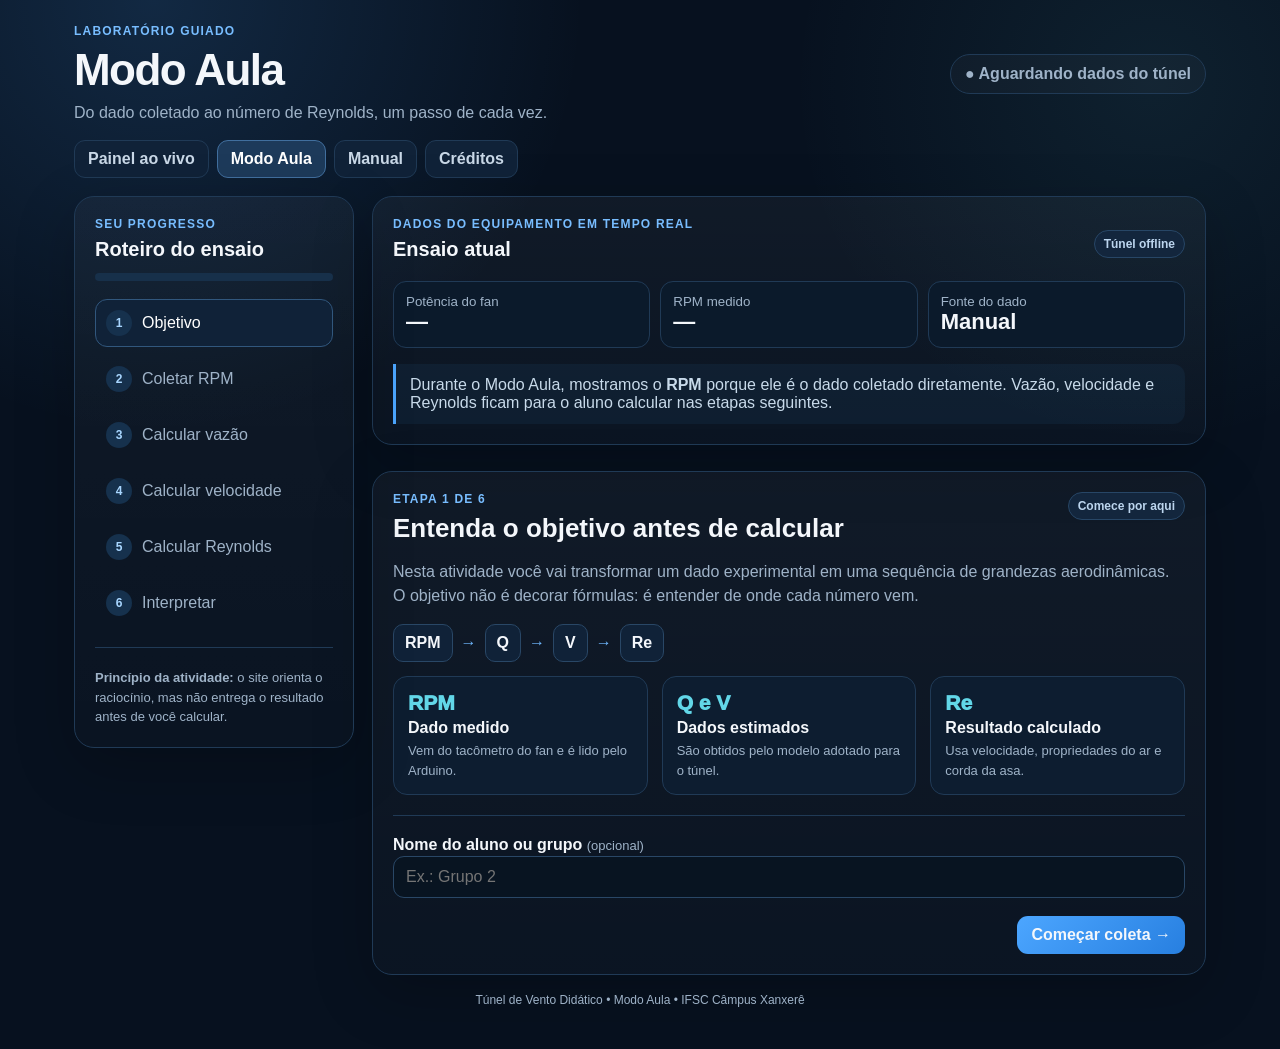
==== aula.html @ 1c8928cf "Adiciona Modo Aula guiado passo a passo" ====
<!doctype html>
<html lang="pt-BR">
<head>
<meta charset="utf-8">
<meta name="viewport" content="width=device-width,initial-scale=1">
<meta name="theme-color" content="#07111f">
<title>Modo Aula — Túnel de Vento Didático</title>
<link rel="stylesheet" href="styles.css">
</head>
<body>
<main>
  <header class="topbar">
    <div class="brand">
      <div class="eyebrow">Laboratório guiado</div>
      <h1>Modo Aula</h1>
      <p>Do dado coletado ao número de Reynolds, um passo de cada vez.</p>
    </div>
    <div id="lessonStatus" class="status">● Aguardando dados do túnel</div>
  </header>

  <nav class="nav noPrint">
    <a href="index.html">Painel ao vivo</a>
    <a class="active" href="aula.html">Modo Aula</a>
    <a href="manual.html">Manual</a>
    <a href="creditos.html">Créditos</a>
  </nav>

  <div class="lessonShell">
    <aside class="card lessonSide noPrint">
      <div class="eyebrow">Seu progresso</div>
      <h2>Roteiro do ensaio</h2>
      <div class="progressTrack"><div id="progressFill" class="progressFill"></div></div>
      <div class="stepList">
        <div class="stepItem active" data-side-step="0"><div class="bubble">1</div><div>Objetivo</div></div>
        <div class="stepItem" data-side-step="1"><div class="bubble">2</div><div>Coletar RPM</div></div>
        <div class="stepItem" data-side-step="2"><div class="bubble">3</div><div>Calcular vazão</div></div>
        <div class="stepItem" data-side-step="3"><div class="bubble">4</div><div>Calcular velocidade</div></div>
        <div class="stepItem" data-side-step="4"><div class="bubble">5</div><div>Calcular Reynolds</div></div>
        <div class="stepItem" data-side-step="5"><div class="bubble">6</div><div>Interpretar</div></div>
      </div>
      <hr class="sep">
      <div class="muted small">
        <b>Princípio da atividade:</b> o site orienta o raciocínio, mas não entrega o resultado antes de você calcular.
      </div>
    </aside>

    <section class="stack">
      <div class="card noPrint">
        <div class="sectionTitle">
          <div>
            <div class="eyebrow">Dados do equipamento em tempo real</div>
            <h2>Ensaio atual</h2>
          </div>
          <span id="liveBadge" class="tag">Túnel offline</span>
        </div>
        <div class="liveStrip">
          <div class="liveItem"><small>Potência do fan</small><strong id="livePwm">—</strong></div>
          <div class="liveItem"><small>RPM medido</small><strong id="liveRpm">—</strong></div>
          <div class="liveItem"><small>Fonte do dado</small><strong id="liveSource">Manual</strong></div>
        </div>
        <div class="callout">
          Durante o Modo Aula, mostramos o <b>RPM</b> porque ele é o dado coletado diretamente. Vazão, velocidade e Reynolds ficam para o aluno calcular nas etapas seguintes.
        </div>
      </div>

      <article class="card lessonStep active" data-step="0">
        <div class="lessonHeader">
          <div>
            <div class="eyebrow">Etapa 1 de 6</div>
            <h2>Entenda o objetivo antes de calcular</h2>
          </div>
          <span class="tag">Comece por aqui</span>
        </div>
        <p class="muted">Nesta atividade você vai transformar um dado experimental em uma sequência de grandezas aerodinâmicas. O objetivo não é decorar fórmulas: é entender de onde cada número vem.</p>

        <div class="flow">
          <span class="node">RPM</span><span class="arrow">→</span>
          <span class="node">Q</span><span class="arrow">→</span>
          <span class="node">V</span><span class="arrow">→</span>
          <span class="node">Re</span>
        </div>

        <div class="threeCol">
          <div class="definition">
            <div class="symbol">RPM</div><div class="name">Dado medido</div>
            <div class="muted small">Vem do tacômetro do fan e é lido pelo Arduino.</div>
          </div>
          <div class="definition">
            <div class="symbol">Q e V</div><div class="name">Dados estimados</div>
            <div class="muted small">São obtidos pelo modelo adotado para o túnel.</div>
          </div>
          <div class="definition">
            <div class="symbol">Re</div><div class="name">Resultado calculado</div>
            <div class="muted small">Usa velocidade, propriedades do ar e corda da asa.</div>
          </div>
        </div>

        <hr class="sep">
        <label for="groupName"><b>Nome do aluno ou grupo</b> <span class="muted small">(opcional)</span></label>
        <input id="groupName" type="text" placeholder="Ex.: Grupo 2">

        <div class="lessonNav">
          <span></span>
          <button class="primary" data-next="1">Começar coleta →</button>
        </div>
      </article>

      <article class="card lessonStep" data-step="1">
        <div class="lessonHeader">
          <div>
            <div class="eyebrow">Etapa 2 de 6</div>
            <h2>1. Colete o RPM do ensaio</h2>
          </div>
          <span class="tag">Dado experimental</span>
        </div>
        <p class="muted"><b>RPM</b> significa rotações por minuto. Neste projeto é a grandeza que o Arduino mede diretamente a partir do sinal TACH do fan.</p>

        <div class="answerBox">
          <label for="rpmStudent"><b>RPM que será usado no cálculo</b></label>
          <div class="row" style="margin-top:8px">
            <input id="rpmStudent" type="number" min="1" step="1" placeholder="Ex.: 1500" style="flex:1">
            <button id="useLiveRpm">Usar RPM atual</button>
          </div>
          <div id="rpmFeedback" class="feedback"></div>
        </div>

        <div class="callout">
          <b>Observe:</b> nesta etapa você ainda não está calculando vazão nem velocidade. Primeiro registramos corretamente o dado que veio do experimento.
        </div>

        <div class="lessonNav">
          <button data-prev="0">← Voltar</button>
          <button id="rpmNext" class="primary" disabled data-next="2">Confirmar RPM →</button>
        </div>
      </article>

      <article class="card lessonStep" data-step="2">
        <div class="lessonHeader">
          <div>
            <div class="eyebrow">Etapa 3 de 6</div>
            <h2>2. Transforme RPM em vazão</h2>
          </div>
          <span class="tag">Q • m³/s</span>
        </div>

        <p class="muted">A vazão <b>Q</b> representa o volume de ar que atravessa o sistema por unidade de tempo. Para este projeto usamos uma estimativa proporcional ao RPM do fan.</p>

        <div class="formula">Q = Qref × (RPM / RPMref)</div>

        <div class="twoCol">
          <div class="definition"><div class="symbol">Qref</div><div class="name">Vazão de referência</div><div class="muted">50 CFM ≈ <b>0,023597 m³/s</b></div></div>
          <div class="definition"><div class="symbol">RPMref</div><div class="name">Rotação de referência</div><div class="muted"><b>2050 RPM</b></div></div>
        </div>

        <div class="answerBox">
          <div class="muted small">Seu RPM coletado:</div>
          <h3><span id="qRpmEcho">—</span> RPM</h3>
          <label for="qStudent"><b>Calcule Q em m³/s</b></label>
          <input id="qStudent" type="text" inputmode="decimal" placeholder="Ex.: 0,0173">
          <div class="row" style="margin-top:10px">
            <button id="checkQ" class="primary">Conferir cálculo</button>
          </div>
          <div id="qFeedback" class="feedback"></div>
        </div>

        <details>
          <summary><b>Precisa de uma dica?</b></summary>
          <p class="muted">Use a vazão de referência já convertida para SI: <b>0,023597 m³/s</b>. Depois multiplique pela razão entre o seu RPM e 2050 RPM.</p>
        </details>

        <div class="lessonNav">
          <button data-prev="1">← Voltar</button>
          <button id="qNext" class="primary" disabled data-next="3">Próxima etapa →</button>
        </div>
      </article>

      <article class="card lessonStep" data-step="3">
        <div class="lessonHeader">
          <div>
            <div class="eyebrow">Etapa 4 de 6</div>
            <h2>3. Transforme vazão em velocidade</h2>
          </div>
          <span class="tag">V • m/s</span>
        </div>

        <p class="muted">Agora queremos saber a velocidade média do ar na seção de teste. Para isso dividimos a vazão pela área interna do túnel.</p>
        <div class="formula">V = Q / A</div>

        <div class="twoCol">
          <div class="definition"><div class="symbol">Q</div><div class="name">Vazão calculada</div><div class="muted"><span id="vQEcho">—</span> m³/s</div></div>
          <div class="definition"><div class="symbol">A</div><div class="name">Área da seção</div><div class="muted">0,091 × 0,091 = <b>0,008281 m²</b></div></div>
        </div>

        <div class="answerBox">
          <label for="vStudent"><b>Calcule V em m/s</b></label>
          <input id="vStudent" type="text" inputmode="decimal" placeholder="Ex.: 2,08">
          <div class="row" style="margin-top:10px"><button id="checkV" class="primary">Conferir cálculo</button></div>
          <div id="vFeedback" class="feedback"></div>
        </div>

        <details>
          <summary><b>Precisa de uma dica?</b></summary>
          <p class="muted">Certifique-se de que Q está em <b>m³/s</b> e A em <b>m²</b>. Assim, o resultado sai em <b>m/s</b>.</p>
        </details>

        <div class="lessonNav">
          <button data-prev="2">← Voltar</button>
          <button id="vNext" class="primary" disabled data-next="4">Próxima etapa →</button>
        </div>
      </article>

      <article class="card lessonStep" data-step="4">
        <div class="lessonHeader">
          <div>
            <div class="eyebrow">Etapa 5 de 6</div>
            <h2>4. Calcule o número de Reynolds</h2>
          </div>
          <span class="tag">Re • adimensional</span>
        </div>

        <p class="muted">O número de Reynolds compara os efeitos de <b>inércia</b> e <b>viscosidade</b> no escoamento. Aqui usamos a corda da asa como comprimento característico.</p>
        <div class="formula">Re = (ρ × V × c) / μ</div>

        <div class="twoCol">
          <div class="definition"><div class="symbol">ρ</div><div class="name">Densidade do ar</div><div class="muted"><b>1,204 kg/m³</b></div></div>
          <div class="definition"><div class="symbol">V</div><div class="name">Velocidade calculada</div><div class="muted"><span id="reVEcho">—</span> m/s</div></div>
          <div class="definition"><div class="symbol">c</div><div class="name">Corda da asa</div><div class="muted"><b>0,050 m</b> — não use 50 mm diretamente.</div></div>
          <div class="definition"><div class="symbol">μ</div><div class="name">Viscosidade dinâmica</div><div class="muted"><b>1,81 × 10⁻⁵ Pa·s</b></div></div>
        </div>

        <div class="answerBox">
          <label for="reStudent"><b>Calcule Re</b></label>
          <input id="reStudent" type="text" inputmode="decimal" placeholder="Ex.: 7000">
          <div class="row" style="margin-top:10px"><button id="checkRe" class="primary">Conferir Reynolds</button></div>
          <div id="reFeedback" class="feedback"></div>
        </div>

        <details>
          <summary><b>Precisa de uma dica?</b></summary>
          <p class="muted">Substitua os quatro valores na fórmula. Reynolds não possui unidade. Um erro comum é usar a corda como 50 em vez de <b>0,050 m</b>.</p>
        </details>

        <div class="lessonNav">
          <button data-prev="3">← Voltar</button>
          <button id="reNext" class="primary" disabled data-next="5">Interpretar resultado →</button>
        </div>
      </article>

      <article class="card lessonStep" data-step="5">
        <div class="lessonHeader">
          <div>
            <div class="eyebrow">Etapa 6 de 6</div>
            <h2>5. Feche o raciocínio</h2>
          </div>
          <span class="tag">Resumo do ensaio</span>
        </div>

        <div class="callout good">
          <b>Você percorreu toda a cadeia do experimento:</b> mediu RPM, estimou vazão, calculou velocidade e chegou ao número de Reynolds.
        </div>

        <div class="summaryGrid" style="margin-top:14px">
          <div class="summaryItem"><small>Aluno / grupo</small><strong id="sumGroup">—</strong></div>
          <div class="summaryItem"><small>RPM medido</small><strong id="sumRpm">—</strong></div>
          <div class="summaryItem"><small>Q estimada</small><strong id="sumQ">—</strong></div>
          <div class="summaryItem"><small>V estimada</small><strong id="sumV">—</strong></div>
          <div class="summaryItem"><small>Re calculado</small><strong id="sumRe">—</strong></div>
          <div class="summaryItem"><small>Data do ensaio</small><strong id="sumDate">—</strong></div>
        </div>

        <hr class="sep">
        <h3>O que esse resultado ensina?</h3>
        <div class="flow">
          <span class="node">RPM ↑</span><span class="arrow">→</span>
          <span class="node">Q ↑</span><span class="arrow">→</span>
          <span class="node">V ↑</span><span class="arrow">→</span>
          <span class="node">Re ↑</span>
        </div>
        <p class="muted">Mantendo a geometria e as propriedades do ar, aumentar a rotação do fan aumenta a velocidade estimada e, consequentemente, o número de Reynolds.</p>

        <label for="observations"><b>Observações do ensaio</b></label>
        <textarea id="observations" rows="4" placeholder="Ex.: comportamento da fumaça, estabilidade do fluxo, observações visuais..."></textarea>

        <div class="row" style="margin-top:14px">
          <button class="primary" id="printLesson">Imprimir / salvar em PDF</button>
          <button id="resetLesson">Novo ensaio</button>
        </div>

        <div class="lessonNav noPrint">
          <button data-prev="4">← Revisar cálculo</button>
          <a class="button" href="index.html">Voltar ao painel</a>
        </div>
      </article>
    </section>
  </div>

  <footer>Túnel de Vento Didático • Modo Aula • IFSC Câmpus Xanxerê</footer>
</main>
<script type="module" src="aula.js"></script>
</body>
</html>
---- styles.css ----
:root{
  --bg:#07111f;
  --bg-soft:#0a1626;
  --panel:#0d1a2b;
  --panel-2:#102238;
  --panel-3:#132941;
  --line:#203a56;
  --line-strong:#31577d;
  --text:#f4f7fb;
  --muted:#9fb3c8;
  --blue:#4ca6ff;
  --cyan:#62d7e8;
  --green:#4ed39b;
  --amber:#ffc857;
  --red:#ff6b6b;
  --shadow:0 18px 60px rgba(0,0,0,.22);
  --radius:20px;
}
*{box-sizing:border-box}
html{scroll-behavior:smooth}
body{
  margin:0;
  min-height:100vh;
  font-family:Inter,Segoe UI,Arial,sans-serif;
  background:
    radial-gradient(circle at 12% 0%,rgba(76,166,255,.16),transparent 28%),
    radial-gradient(circle at 90% 8%,rgba(98,215,232,.08),transparent 24%),
    var(--bg);
  color:var(--text)
}
a{color:inherit}
main{max-width:1180px;margin:auto;padding:24px}
.topbar{display:flex;justify-content:space-between;align-items:center;gap:18px;flex-wrap:wrap;margin-bottom:16px}
.brand h1{margin:0;font-size:clamp(28px,4vw,44px);letter-spacing:-.035em}
.brand p{margin:6px 0 0;color:var(--muted);line-height:1.45}
.eyebrow{font-size:12px;font-weight:900;letter-spacing:.1em;text-transform:uppercase;color:#78bdff;margin-bottom:7px}
.status{padding:10px 14px;border:1px solid var(--line);border-radius:999px;color:var(--muted);font-weight:800;background:rgba(255,255,255,.025)}
.status.on{color:#b9f6d8;border-color:#2c6b54;background:rgba(78,211,155,.07)}
.nav{display:flex;gap:8px;flex-wrap:wrap;margin:0 0 18px}
.nav a{color:#c9d8e7;text-decoration:none;background:#102238;border:1px solid var(--line);border-radius:11px;padding:9px 13px;font-weight:750}
.nav a:hover{border-color:#3d658d}
.nav a.active{color:#fff;background:#1d3a5a;border-color:#416f9e}
.card{
  background:linear-gradient(180deg,rgba(255,255,255,.038),rgba(255,255,255,.015));
  border:1px solid var(--line);
  border-radius:var(--radius);
  padding:20px;
  box-shadow:var(--shadow)
}
.card + .card{margin-top:14px}
.card h2{margin:0 0 10px;font-size:20px}
.card h3{margin:0 0 6px}
.muted{color:var(--muted);line-height:1.5}
.small{font-size:13px}
.row{display:flex;align-items:center;gap:10px;flex-wrap:wrap}
button,.button{
  font:inherit;font-weight:800;color:var(--text);background:#172a42;
  border:1px solid #2e4c6d;border-radius:11px;padding:10px 14px;cursor:pointer;
  text-decoration:none;display:inline-flex;align-items:center;justify-content:center;gap:7px
}
button:hover,.button:hover{border-color:#4d769e}
button.primary,.button.primary{background:linear-gradient(135deg,#4ca6ff,#277fe0);border:0}
button.success,.button.success{background:#18553d;border-color:#2e775b}
button.danger,.button.danger{background:#632828;border-color:#a84a4a}
button:disabled{opacity:.42;cursor:not-allowed}
.layout{display:grid;grid-template-columns:1.12fr .88fr;gap:18px}
.heroGrid{display:grid;grid-template-columns:1.1fr .9fr;gap:18px}
.control{display:grid;grid-template-columns:190px 1fr;gap:24px;align-items:center;margin-top:22px}
.gauge{
  --p:50;width:190px;height:190px;border-radius:50%;display:grid;place-items:center;
  background:radial-gradient(circle,#0d1a2b 58%,transparent 59%),conic-gradient(var(--blue) calc(var(--p)*1%),#20364e 0)
}
.gauge b{font-size:42px;display:block;text-align:center;letter-spacing:-.04em}
.gauge span{font-size:13px;color:var(--muted)}
input,select,textarea{font:inherit}
input[type=range]{width:100%;accent-color:var(--blue)}
input[type=text],input[type=number],textarea{
  width:100%;background:#081421;color:var(--text);border:1px solid #294766;border-radius:11px;
  padding:11px 12px;outline:none
}
input:focus,textarea:focus{border-color:#4c8bc4;box-shadow:0 0 0 3px rgba(76,166,255,.08)}
.quick{display:grid;grid-template-columns:repeat(4,1fr);gap:8px;margin-top:10px}
.metrics{display:grid;grid-template-columns:repeat(3,1fr);gap:12px;margin-top:18px}
.metric{background:var(--panel-2);border:1px solid var(--line);border-radius:14px;padding:15px}
.metric small{display:block;color:var(--muted);margin-bottom:6px}
.metric strong{font-size:31px;letter-spacing:-.035em}
.unit{color:var(--muted);font-size:13px}
.remoteGate{
  display:flex;justify-content:space-between;align-items:center;gap:18px;margin-top:14px;padding:18px;
  border-radius:16px;border:2px solid #7a3131;background:rgba(255,107,107,.07)
}
.remoteGate.allowed{border-color:#2e775b;background:rgba(78,211,155,.10)}
.remoteTitle{font-weight:900;font-size:17px}
.remoteState{font-size:13px;color:#e7b6b6;margin-top:5px;line-height:1.4}
.remoteGate.allowed .remoteState{color:#aee9cf}
.masterBadge{display:inline-block;font-size:11px;font-weight:900;letter-spacing:.08em;text-transform:uppercase;color:#ffb6b6;margin-bottom:5px}
.remoteGate.allowed .masterBadge{color:#9de4c5}
#toggleRemote{min-width:210px;font-size:14px;padding:12px 16px;background:#632828;border-color:#a84a4a}
.remoteGate.allowed #toggleRemote{background:#18553d;border-color:#2e775b}
.rebox{display:flex;justify-content:space-between;align-items:center;gap:14px;margin-top:12px;padding:17px;border-radius:14px;border:1px solid #285078;background:rgba(76,166,255,.08)}
.rebox strong{font-size:36px}
.flow{display:flex;align-items:center;gap:8px;flex-wrap:wrap;margin:14px 0}
.flow .node{padding:9px 11px;background:#102238;border:1px solid #294766;border-radius:10px;font-weight:850}
.flow .arrow{color:#6fb8ff;font-weight:900}
.infoGrid{display:grid;grid-template-columns:1fr 1fr;gap:10px}
.info{background:var(--panel-2);border:1px solid var(--line);border-radius:14px;padding:14px}
.info b{color:var(--cyan)}
.formula{background:#06101a;border:1px solid #1d3854;border-radius:12px;padding:12px;font-family:Consolas,monospace;color:#d8ebff;margin:8px 0;white-space:pre-line}
.callout{border-left:3px solid var(--blue);background:rgba(76,166,255,.06);border-radius:0 12px 12px 0;padding:12px 14px;color:#c8daea}
.callout.warn{border-left-color:var(--amber);background:rgba(255,200,87,.06)}
.callout.good{border-left-color:var(--green);background:rgba(78,211,155,.06)}
.tag{display:inline-flex;padding:6px 9px;border-radius:999px;background:#13263d;border:1px solid #274666;color:#bcd5ee;font-size:12px;font-weight:800}
.sectionTitle{display:flex;align-items:center;justify-content:space-between;gap:12px;flex-wrap:wrap;margin-bottom:10px}
.stack{display:grid;gap:12px}
.twoCol{display:grid;grid-template-columns:1fr 1fr;gap:14px}
.threeCol{display:grid;grid-template-columns:repeat(3,1fr);gap:14px}
.definition{padding:14px;border:1px solid var(--line);border-radius:14px;background:#0d1d30}
.definition .symbol{font-size:21px;font-weight:950;color:var(--cyan)}
.definition .name{font-weight:850;margin:4px 0}
hr.sep{border:0;border-top:1px solid var(--line);margin:20px 0}
#log{height:120px;overflow:auto;background:#030a12;border-radius:10px;padding:8px;font:12px Consolas,monospace;color:#b7daf7;white-space:pre-wrap}
footer{color:var(--muted);text-align:center;font-size:12px;padding:18px}

/* Modo Aula */
.lessonShell{display:grid;grid-template-columns:280px 1fr;gap:18px}
.lessonSide{position:sticky;top:18px;align-self:start}
.progressTrack{height:8px;border-radius:999px;background:#17304a;overflow:hidden;margin:12px 0 18px}
.progressFill{height:100%;width:0;background:linear-gradient(90deg,var(--blue),var(--cyan));transition:width .25s ease}
.stepList{display:grid;gap:8px}
.stepItem{display:flex;gap:10px;align-items:center;padding:10px;border:1px solid transparent;border-radius:12px;color:var(--muted)}
.stepItem .bubble{width:26px;height:26px;border-radius:50%;display:grid;place-items:center;background:#16314d;color:#a8d6ff;font-weight:900;font-size:12px}
.stepItem.active{border-color:#31577d;background:#102238;color:#fff}
.stepItem.done{color:#aee9cf}
.stepItem.done .bubble{background:#174a38;color:#b9f6d8}
.lessonStep{display:none}
.lessonStep.active{display:block}
.lessonHeader{display:flex;justify-content:space-between;gap:14px;align-items:flex-start;flex-wrap:wrap;margin-bottom:16px}
.lessonHeader h2{font-size:26px;margin:0}
.lessonNav{display:flex;justify-content:space-between;gap:10px;margin-top:18px}
.liveStrip{display:grid;grid-template-columns:repeat(3,1fr);gap:10px;margin-bottom:16px}
.liveItem{padding:12px;border:1px solid var(--line);border-radius:13px;background:#0b1a2b}
.liveItem small{color:var(--muted);display:block}
.liveItem strong{font-size:22px}
.answerBox{margin-top:14px;padding:14px;border:1px solid var(--line);border-radius:14px;background:#0b1a2b}
.feedback{min-height:22px;margin-top:8px;font-weight:800}
.feedback.ok{color:#8ce1bb}
.feedback.bad{color:#ff9b9b}
.feedback.hint{color:#ffd986}
.summaryGrid{display:grid;grid-template-columns:repeat(2,1fr);gap:12px}
.summaryItem{padding:14px;border:1px solid var(--line);border-radius:14px;background:#102238}
.summaryItem small{color:var(--muted);display:block;margin-bottom:4px}
.summaryItem strong{font-size:23px}
.authorGrid{display:grid;grid-template-columns:repeat(2,minmax(0,1fr));gap:12px;margin-top:14px}
.author{background:#102238;border:1px solid #294766;border-radius:14px;padding:16px;font-size:18px;font-weight:800}

@media(max-width:900px){
  .layout,.heroGrid,.lessonShell{grid-template-columns:1fr}
  .lessonSide{position:static}
  .control{grid-template-columns:1fr}
  .gauge{margin:auto}
}
@media(max-width:680px){
  main{padding:14px}
  .metrics,.infoGrid,.twoCol,.threeCol,.liveStrip,.summaryGrid,.authorGrid{grid-template-columns:1fr}
  .quick{grid-template-columns:1fr 1fr}
  .remoteGate{align-items:flex-start;flex-direction:column}
  #toggleRemote{width:100%;min-width:0}
}
@media print{
  body{background:#fff;color:#111}
  .nav,.lessonSide,.lessonNav,.noPrint{display:none!important}
  .card,.answerBox,.summaryItem{box-shadow:none;border:1px solid #ccc;background:#fff;color:#111}
  .muted,.unit{color:#444!important}
  main{max-width:none}
}
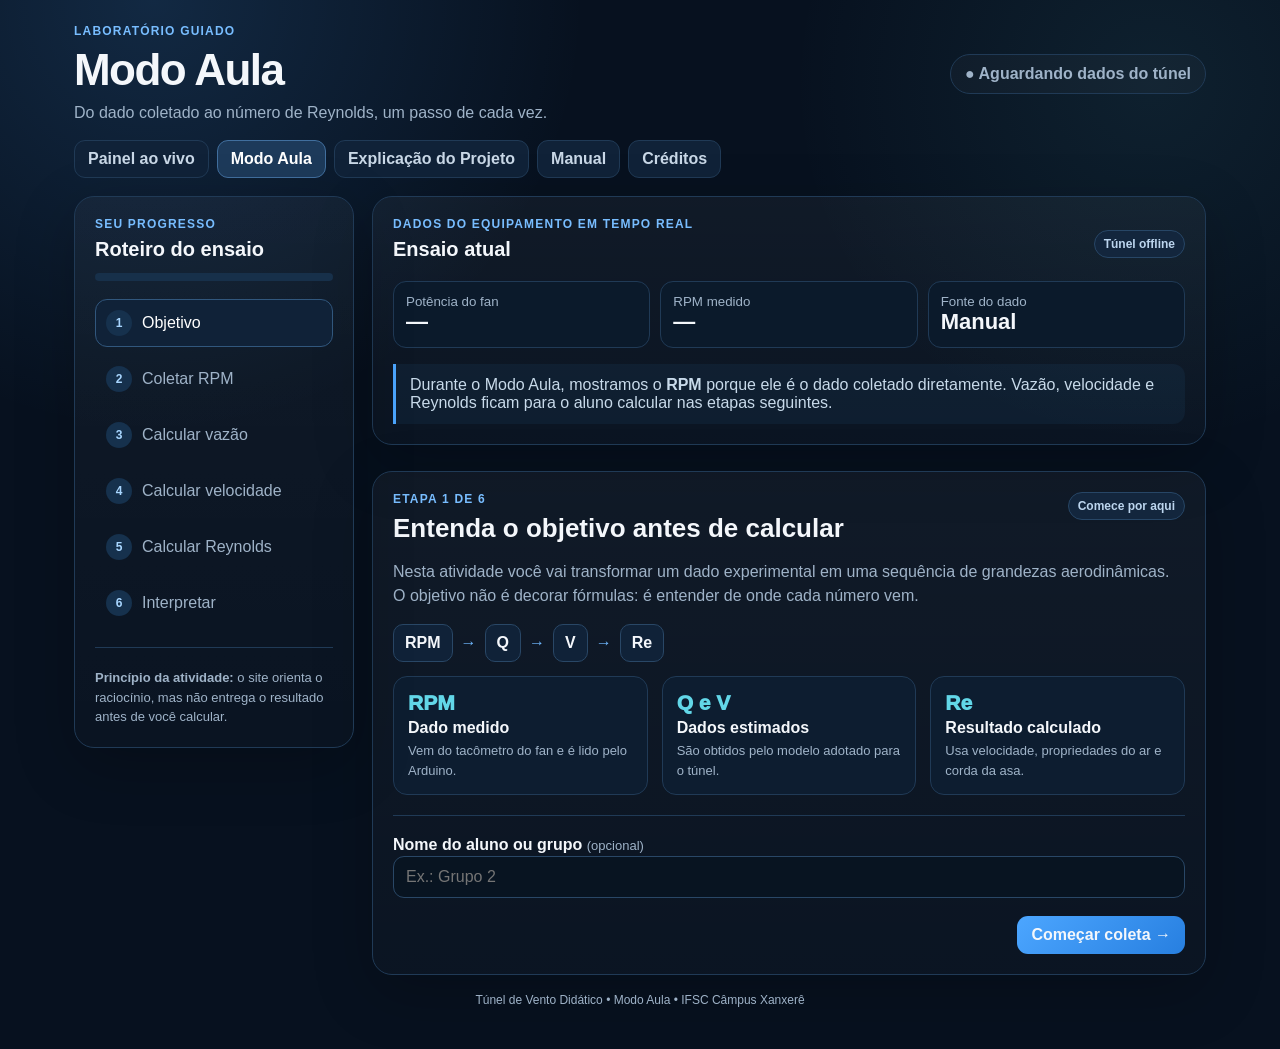
==== commit 18154b7e: "Adiciona Explicação do Projeto ao menu" ====
--- a/aula.html
+++ b/aula.html
@@ -21,6 +21,7 @@
   <nav class="nav noPrint">
     <a href="index.html">Painel ao vivo</a>
     <a class="active" href="aula.html">Modo Aula</a>
+    <a href="explicacao.html">Explicação do Projeto</a>
     <a href="manual.html">Manual</a>
     <a href="creditos.html">Créditos</a>
   </nav>
--- a/styles.css
+++ b/styles.css
@@ -172,4 +172,13 @@
   .card,.answerBox,.summaryItem{box-shadow:none;border:1px solid #ccc;background:#fff;color:#111}
   .muted,.unit{color:#444!important}
   main{max-width:none}
-}+}
+.videoGrid{display:grid;grid-template-columns:1fr 1fr;gap:18px}
+.videoCard{overflow:hidden}
+.videoFrame{background:#030a12;border:1px solid var(--line);border-radius:16px;overflow:hidden;aspect-ratio:16/9}
+.videoFrame video{width:100%;height:100%;display:block;background:#000;object-fit:contain}
+.videoMeta{display:flex;gap:8px;flex-wrap:wrap;margin:10px 0 0}
+.explainStep{display:grid;grid-template-columns:54px 1fr;gap:14px;align-items:start;padding:16px;border:1px solid var(--line);border-radius:15px;background:#0d1d30}
+.explainStep .stepNo{width:42px;height:42px;border-radius:12px;display:grid;place-items:center;background:#173652;color:#9ed7ff;font-weight:950;font-size:18px}
+.explainStep h3{margin:0 0 5px}
+@media(max-width:900px){.videoGrid{grid-template-columns:1fr}}
